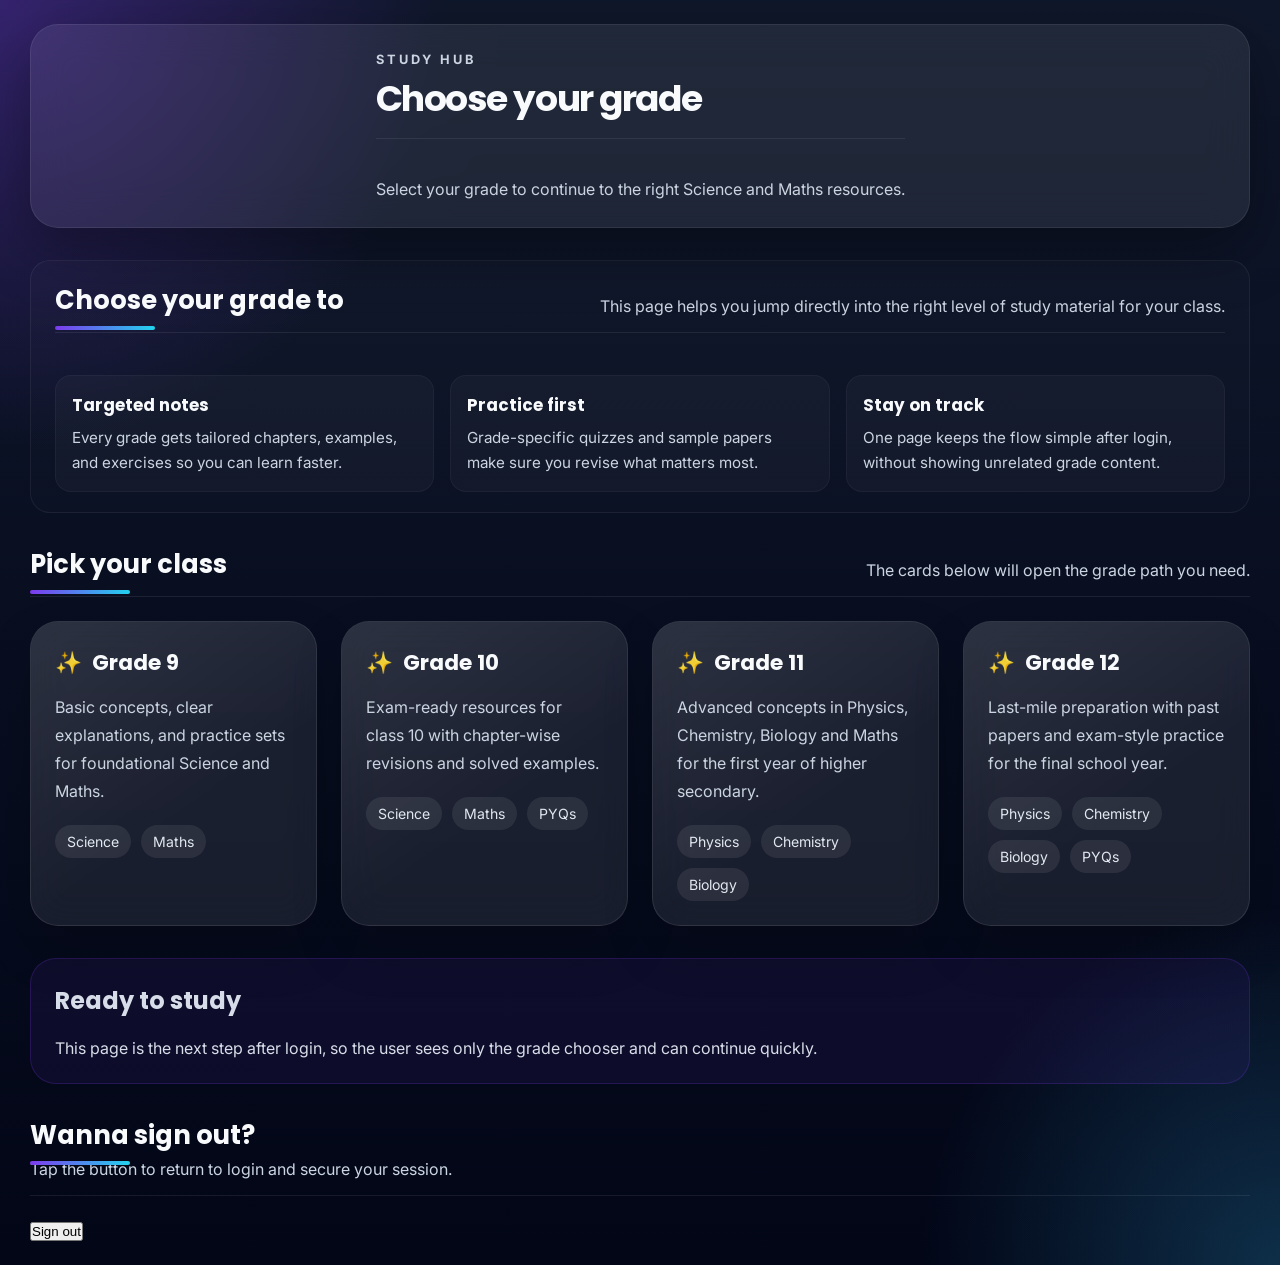
==== choosing.html @ e2ddee06 "Add files via upload" ====
﻿<!DOCTYPE html>
<html lang="en">
<head>
  <meta charset="UTF-8" />
  <meta name="viewport" content="width=device-width, initial-scale=1.0" />
  <title>Choose Grade | Study Hub</title>
  <link href="https://fonts.googleapis.com/css2?family=Inter:wght@300;400;600;700&family=Poppins:wght@400;600;700&display=swap" rel="stylesheet">
  <link rel="stylesheet" href="style.css" />
</head>
<body class="login-page">
  <main class="page">
    <header>
      <div class="brand">
        <div class="section-title">
          <div>
            <p class="brand-badge">Study Hub</p>
            <h1>Choose your grade</h1>
          </div>
        </div>
        <p class="section-description">Select your grade to continue to the right Science and Maths resources.</p>
      </div>
    </header>

    <section class="why-us">
      <div class="section-title">
        <h2>Choose your grade to</h2>
        <p class="section-description">This page helps you jump directly into the right level of study material for your class.</p>
      </div>
      <div class="why-grid">
        <div class="why-card">
          <h3>Targeted notes</h3>
          <p>Every grade gets tailored chapters, examples, and exercises so you can learn faster.</p>
        </div>
        <div class="why-card">
          <h3>Practice first</h3>
          <p>Grade-specific quizzes and sample papers make sure you revise what matters most.</p>
        </div>
        <div class="why-card">
          <h3>Stay on track</h3>
          <p>One page keeps the flow simple after login, without showing unrelated grade content.</p>
        </div>
      </div>
    </section>

    <section>
      <div class="section-title">
        <h2>Pick your class</h2>
        <p class="section-description">The cards below will open the grade path you need.</p>
      </div>
      <div class="grid">
        <article class="card">
          <h3>Grade 9</h3>
          <p>Basic concepts, clear explanations, and practice sets for foundational Science and Maths.</p>
          <div class="tag">
            <span>Science</span>
            <span>Maths</span>
          </div>
        </article>
        <article class="card">
          <h3>Grade 10</h3>
          <p>Exam-ready resources for class 10 with chapter-wise revisions and solved examples.</p>
          <div class="tag">
            <span>Science</span>
            <span>Maths</span>
            <span>PYQs</span>
          </div>
        </article>
        <article class="card">
          <h3>Grade 11</h3>
          <p>Advanced concepts in Physics, Chemistry, Biology and Maths for the first year of higher secondary.</p>
          <div class="tag">
            <span>Physics</span>
            <span>Chemistry</span>
            <span>Biology</span>
          </div>
        </article>
        <article class="card">
          <h3>Grade 12</h3>
          <p>Last-mile preparation with past papers and exam-style practice for the final school year.</p>
          <div class="tag">
            <span>Physics</span>
            <span>Chemistry</span>
            <span>Biology</span>
            <span>PYQs</span>
          </div>
        </article>
      </div>
    </section>

    <section class="info-banner">
      <h2>Ready to study</h2>
      <p>This page is the next step after login, so the user sees only the grade chooser and can continue quickly.</p>
    </section>

    <section class="sign-out-panel">
      <div class="section-title">
        <div>
          <h2>Wanna sign out?</h2>
          <p class="section-description">Tap the button to return to login and secure your session.</p>
        </div>
      </div>
      <button class="sign-out-button">Sign out</button>
    </section>
  </main>
  <script src="script.js"></script>
</body>
</html>
---- style.css ----
﻿:root {
  --bg: #0a1128;
  --surface: rgba(255, 255, 255, 0.08);
  --surface-strong: rgba(255, 255, 255, 0.16);
  --accent: #7c3aed;
  --accent-soft: #9d4edd;
  --text: #f8fafc;
  --muted: #cbd5e1;
  --shadow: 0 20px 60px rgba(0, 0, 0, 0.35);
  --panel: rgba(10, 10, 10, 0.92);
  --neon-blue: #00f6ff;
  --neon-purple: #c026d3;
  --neon-cyan: #0ff6d8;
}

* {
  box-sizing: border-box;
  margin: 0;
  padding: 0;
}

html {
  scroll-behavior: smooth;
}

body {
  font-family: Inter, system-ui, -apple-system, BlinkMacSystemFont, "Segoe UI", sans-serif;
  color: var(--text);
  cursor: default;
}

h1, h2, h3 {
  font-family: Poppins, Inter, system-ui, -apple-system, "Segoe UI", sans-serif;
}

.why-us {
  padding: 20px 24px;
  border-radius: 20px;
  background: linear-gradient(180deg, rgba(255,255,255,0.02), rgba(255,255,255,0.01));
  border: 1px solid rgba(255,255,255,0.06);
  display: grid;
  gap: 18px;
}

.why-grid {
  display: grid;
  grid-template-columns: repeat(auto-fit, minmax(220px, 1fr));
  gap: 16px;
}

.why-card {
  padding: 16px;
  border-radius: 16px;
  background: rgba(255,255,255,0.03);
  border: 1px solid rgba(255,255,255,0.04);
}

.why-card h3 {
  margin-bottom: 8px;
  font-size: 1.05rem;
}

.why-card p {
  color: var(--muted);
  line-height: 1.6;
  font-size: 0.95rem;
}

body.login-page {
  min-height: 100vh;
  background: radial-gradient(circle at top left, rgba(124, 58, 237, 0.35), transparent 25%),
              radial-gradient(circle at bottom right, rgba(56, 189, 248, 0.22), transparent 20%),
              linear-gradient(180deg, #0f172a 0%, #020617 100%);
  padding: 24px;
}

body.register-page {
  min-height: 100vh;
  background: radial-gradient(circle at top left, rgba(0, 246, 255, 0.14), transparent 20%),
              radial-gradient(circle at bottom right, rgba(192, 38, 211, 0.12), transparent 18%),
              linear-gradient(180deg, #000000 0%, #090909 100%);
  display: grid;
  place-items: center;
  padding: 20px;
}

.page {
  max-width: 1220px;
  margin: 0 auto;
  display: grid;
  gap: 32px;
}

header {
  display: flex;
  justify-content: center;
  align-items: center;
  gap: 24px;
  flex-wrap: wrap;
  padding: 24px 32px;
  background: var(--surface);
  border: 1px solid rgba(255, 255, 255, 0.08);
  border-radius: 28px;
  box-shadow: var(--shadow);
  backdrop-filter: blur(20px);
}

.brand {
  display: grid;
  gap: 12px;
}

.brand h1 {
  font-size: clamp(2rem, 2.8vw, 3rem);
  letter-spacing: -0.04em;
}

.brand p,
.brand-bar p,
.section-description {
  color: var(--muted);
  line-height: 1.75;
}

.brand-badge {
  color: #7dd3fc;
  text-transform: uppercase;
  letter-spacing: 0.24em;
  font-weight: 700;
  font-size: 0.8rem;
}

.login-note {
  margin-top: 18px;
  color: var(--muted);
  font-size: 0.95rem;
  text-align: center;
}

.login-note a,
.hint-row a,
.register-link,
a {
  color: #7dd3fc;
  text-decoration: none;
  font-weight: 700;
  cursor: pointer;
}

.login-card,
.register-shell {
  width: min(520px, 100%);
  margin: 0 auto;
  padding: 28px;
  border-radius: 26px;
  background: rgba(255, 255, 255, 0.06);
  border: 1px solid rgba(255, 255, 255, 0.12);
  box-shadow: var(--shadow);
  backdrop-filter: blur(22px);
  position: relative;
  overflow: hidden;
}

.register-shell {
  background: var(--panel);
  border: 1px solid rgba(0, 246, 255, 0.18);
  box-shadow: 0 30px 80px rgba(0, 246, 255, 0.18);
}

.register-shell::before {
  content: '';
  position: absolute;
  inset: -2px;
  background: linear-gradient(120deg, rgba(0, 246, 255, 0.35), rgba(192, 38, 211, 0.25), rgba(0, 246, 255, 0.12));
  filter: blur(24px);
  pointer-events: none;
}

.register-shell::after {
  content: '';
  position: absolute;
  inset: 0;
  border-radius: 28px;
  background: linear-gradient(180deg, rgba(255,255,255,0.05), transparent 65%);
  pointer-events: none;
}

.login-card h2,
.brand-bar h1 {
  margin-bottom: 16px;
}

.login-card h2 {
  font-size: 1.35rem;
}

.brand-bar h1 {
  font-size: clamp(2rem, 2.7vw, 2.6rem);
  letter-spacing: -0.04em;
  line-height: 1.05;
}

.brand-bar span {
  color: var(--neon-cyan);
  font-weight: 700;
  letter-spacing: 0.25em;
  text-transform: uppercase;
  font-size: 0.8rem;
}

.brand-bar p {
  line-height: 1.7;
}

.login-card label,
.input-group label {
  display: block;
  margin: 16px 0 8px;
  font-size: 0.95rem;
  color: var(--muted);
}

.login-card input,
.input-group input {
  width: 100%;
  padding: 14px 16px;
  border-radius: 16px;
  border: 1px solid rgba(255, 255, 255, 0.12);
  background: rgba(255, 255, 255, 0.05);
  color: var(--text);
  font-size: 1rem;
}

.input-group input {
  padding: 16px 18px;
  border-radius: 18px;
  background: rgba(255, 255, 255, 0.04);
  transition: border-color 0.2s ease, box-shadow 0.2s ease;
}

.input-group input:focus {
  border-color: var(--neon-blue);
  box-shadow: 0 0 0 4px rgba(0, 246, 255, 0.1);
}

.login-card input::placeholder,
.input-group input::placeholder {
  color: rgba(203, 213, 225, 0.55);
}

.login-card button,
.register-button {
  margin-top: 24px;
  width: 100%;
  padding: 16px 18px;
  border: none;
  border-radius: 18px;
  background: linear-gradient(135deg, var(--accent), #22d3ee);
  color: white;
  font-size: 1rem;
  font-weight: 700;
  cursor: pointer;
  transition: transform 0.2s ease, box-shadow 0.2s ease;
}

.register-button {
  margin-top: 0;
  padding: 18px 22px;
  background: linear-gradient(135deg, var(--neon-blue), var(--neon-purple));
  box-shadow: 0 20px 40px rgba(0, 246, 255, 0.18);
}

.login-card button:hover,
.register-button:hover {
  transform: translateY(-2px);
  box-shadow: 0 16px 32px rgba(124, 58, 237, 0.28);
}

.section-title {
  display: flex;
  align-items: flex-end;
  justify-content: space-between;
  gap: 16px;
  margin-bottom: 24px;
  padding-bottom: 12px;
  border-bottom: 1px solid rgba(255, 255, 255, 0.08);
}

.section-title h2 {
  font-size: clamp(1.5rem, 2vw, 2rem);
  position: relative;
}

.section-title h2::after {
  content: "";
  position: absolute;
  left: 0;
  bottom: -10px;
  width: 100px;
  height: 4px;
  border-radius: 999px;
  background: linear-gradient(90deg, var(--accent), #22d3ee);
}

.grid {
  display: grid;
  gap: 24px;
  grid-template-columns: repeat(auto-fit, minmax(260px, 1fr));
}

.card {
  padding: 24px;
  border-radius: 28px;
  background: var(--surface);
  border: 1px solid rgba(255, 255, 255, 0.10);
  box-shadow: 0 24px 50px rgba(0, 0, 0, 0.20);
  backdrop-filter: blur(18px);
  position: relative;
  overflow: hidden;
}

.card::before {
  content: "";
  position: absolute;
  inset: 0;
  background: linear-gradient(145deg, rgba(255,255,255,0.08), transparent 60%);
  pointer-events: none;
  transition: opacity 0.25s ease;
}

.card:hover::before {
  opacity: 1;
}

.card {
  transition: transform 0.3s ease, box-shadow 0.3s ease, border-color 0.3s ease;
}

.card:hover {
  transform: translateY(-10px);
  box-shadow: 0 35px 80px rgba(124, 58, 237, 0.22);
  border-color: rgba(124, 58, 237, 0.45);
}

.card h3::before {
  content: "✨";
  margin-right: 10px;
  opacity: 0.95;
}

.card h3,
.card p,
.tag {
  position: relative;
  z-index: 1;
}

.card h3 {
  margin-bottom: 14px;
  font-size: 1.35rem;
}

.card p {
  color: var(--muted);
  line-height: 1.75;
  margin-bottom: 20px;
}

.tag {
  display: inline-flex;
  gap: 10px;
  flex-wrap: wrap;
}

.tag span {
  padding: 8px 12px;
  border-radius: 999px;
  background: rgba(255, 255, 255, 0.08);
  color: #e2e8f0;
  font-size: 0.88rem;
}

.featured {
  border-color: rgba(124, 58, 237, 0.65);
}

.featured h3 {
  color: #f8fafc;
}

.info-banner {
  padding: 20px 24px;
  border-radius: 26px;
  border: 1px solid rgba(124, 58, 237, 0.22);
  background: rgba(124, 58, 237, 0.08);
  color: #d8dee9;
  line-height: 1.8;
}

.info-banner h2 {
  margin-bottom: 12px;
}

.math-visual {
  padding: 28px;
  border-radius: 28px;
  background: linear-gradient(135deg, rgba(124, 58, 237, 0.16), rgba(56, 189, 248, 0.10));
  border: 1px solid rgba(124, 58, 237, 0.20);
  position: relative;
  overflow: hidden;
}

.math-visual::before {
  content: "";
  position: absolute;
  inset: 0;
  background: radial-gradient(circle at top left, rgba(255, 255, 255, 0.08), transparent 24%),
              radial-gradient(circle at bottom right, rgba(255, 255, 255, 0.04), transparent 24%);
  pointer-events: none;
}

.math-visual-card {
  position: relative;
  z-index: 1;
  display: grid;
  gap: 24px;
  grid-template-columns: minmax(180px, 1fr) minmax(220px, 1.1fr);
  align-items: center;
}

.formula {
  display: grid;
  gap: 14px;
}

.formula-title {
  font-size: 1rem;
  font-weight: 700;
  color: #fff;
  letter-spacing: 0.03em;
}

.formula span {
  display: inline-flex;
  align-items: center;
  gap: 0.55rem;
  padding: 14px 18px;
  border-radius: 18px;
  border: 1px solid rgba(255, 255, 255, 0.12);
  background: rgba(255, 255, 255, 0.05);
  color: #f8fafc;
  font-family: "Fira Code", ui-monospace, SFMono-Regular, Menlo, Monaco, Consolas, "Liberation Mono", "Courier New", monospace;
  font-size: 0.97rem;
}

.graph-plot {
  position: relative;
  min-height: 210px;
  padding: 18px;
  border-radius: 24px;
  background: rgba(255, 255, 255, 0.05);
  border: 1px solid rgba(255, 255, 255, 0.10);
  background-image: linear-gradient(transparent 95%, rgba(255,255,255,0.08) 95%), linear-gradient(90deg, transparent 95%, rgba(255,255,255,0.08) 95%);
  background-size: 100% 40px, 40px 100%;
  overflow: hidden;
}

.sine-curve {
  width: 100%;
  height: 180px;
  display: block;
}

.sine-curve path {
  fill: none;
  stroke-linecap: round;
}

.sine-curve .axis {
  stroke: rgba(255,255,255,0.35);
  stroke-width: 1.5;
}

.sine-curve .grid-line {
  stroke: rgba(255,255,255,0.10);
  stroke-width: 1;
  stroke-dasharray: 4 6;
}

.sine-curve .graph {
  stroke-width: 4;
  filter: drop-shadow(0 0 18px rgba(124, 58, 237, 0.32));
}

.sine-curve .sine {
  stroke: #7dd3fc;
}

.sine-curve .cos {
  stroke: #f472b6;
}

.graph-labels {
  margin-top: 16px;
  display: flex;
  flex-wrap: wrap;
  gap: 12px;
}

.graph-labels span {
  display: inline-flex;
  align-items: center;
  gap: 8px;
  padding: 10px 14px;
  border-radius: 16px;
  border: 1px solid rgba(255,255,255,0.12);
  background: rgba(255,255,255,0.06);
  color: #e2e8f0;
  font-size: 0.95rem;
}

.graph-labels span:first-child::before {
  content: "●";
  color: #7dd3fc;
}

.graph-labels span:last-child::before {
  content: "●";
  color: #f472b6;
}

@media (max-width: 820px) {
  .math-visual-card {
    grid-template-columns: 1fr;
  }
}

footer {
  padding: 20px 24px;
  border-radius: 24px;
  background: rgba(255, 255, 255, 0.05);
  border: 1px solid rgba(255, 255, 255, 0.08);
  color: var(--muted);
  display: flex;
  justify-content: space-between;
  flex-wrap: wrap;
  gap: 12px;
}

.register-content {
  position: relative;
  z-index: 1;
  display: grid;
  gap: 24px;
}

.input-group {
  display: grid;
  gap: 14px;
}

form {
  display: grid;
  gap: 18px;
}

.hint-row {
  display: flex;
  justify-content: space-between;
  align-items: center;
  gap: 10px;
  font-size: 0.95rem;
  color: var(--muted);
}

.note-box {
  padding: 18px 20px;
  border-radius: 20px;
  border: 1px solid rgba(255,255,255,0.1);
  background: rgba(255,255,255,0.02);
  color: #cbd5e1;
  line-height: 1.7;
  font-size: 0.95rem;
}

@media (max-width: 780px) {
  header {
    padding: 20px;
  }

  .page {
    padding-bottom: 16px;
  }
}

@media (max-width: 560px) {
  body.register-page {
    padding: 14px;
  }

  .register-shell {
    padding: 28px 22px;
  }
}
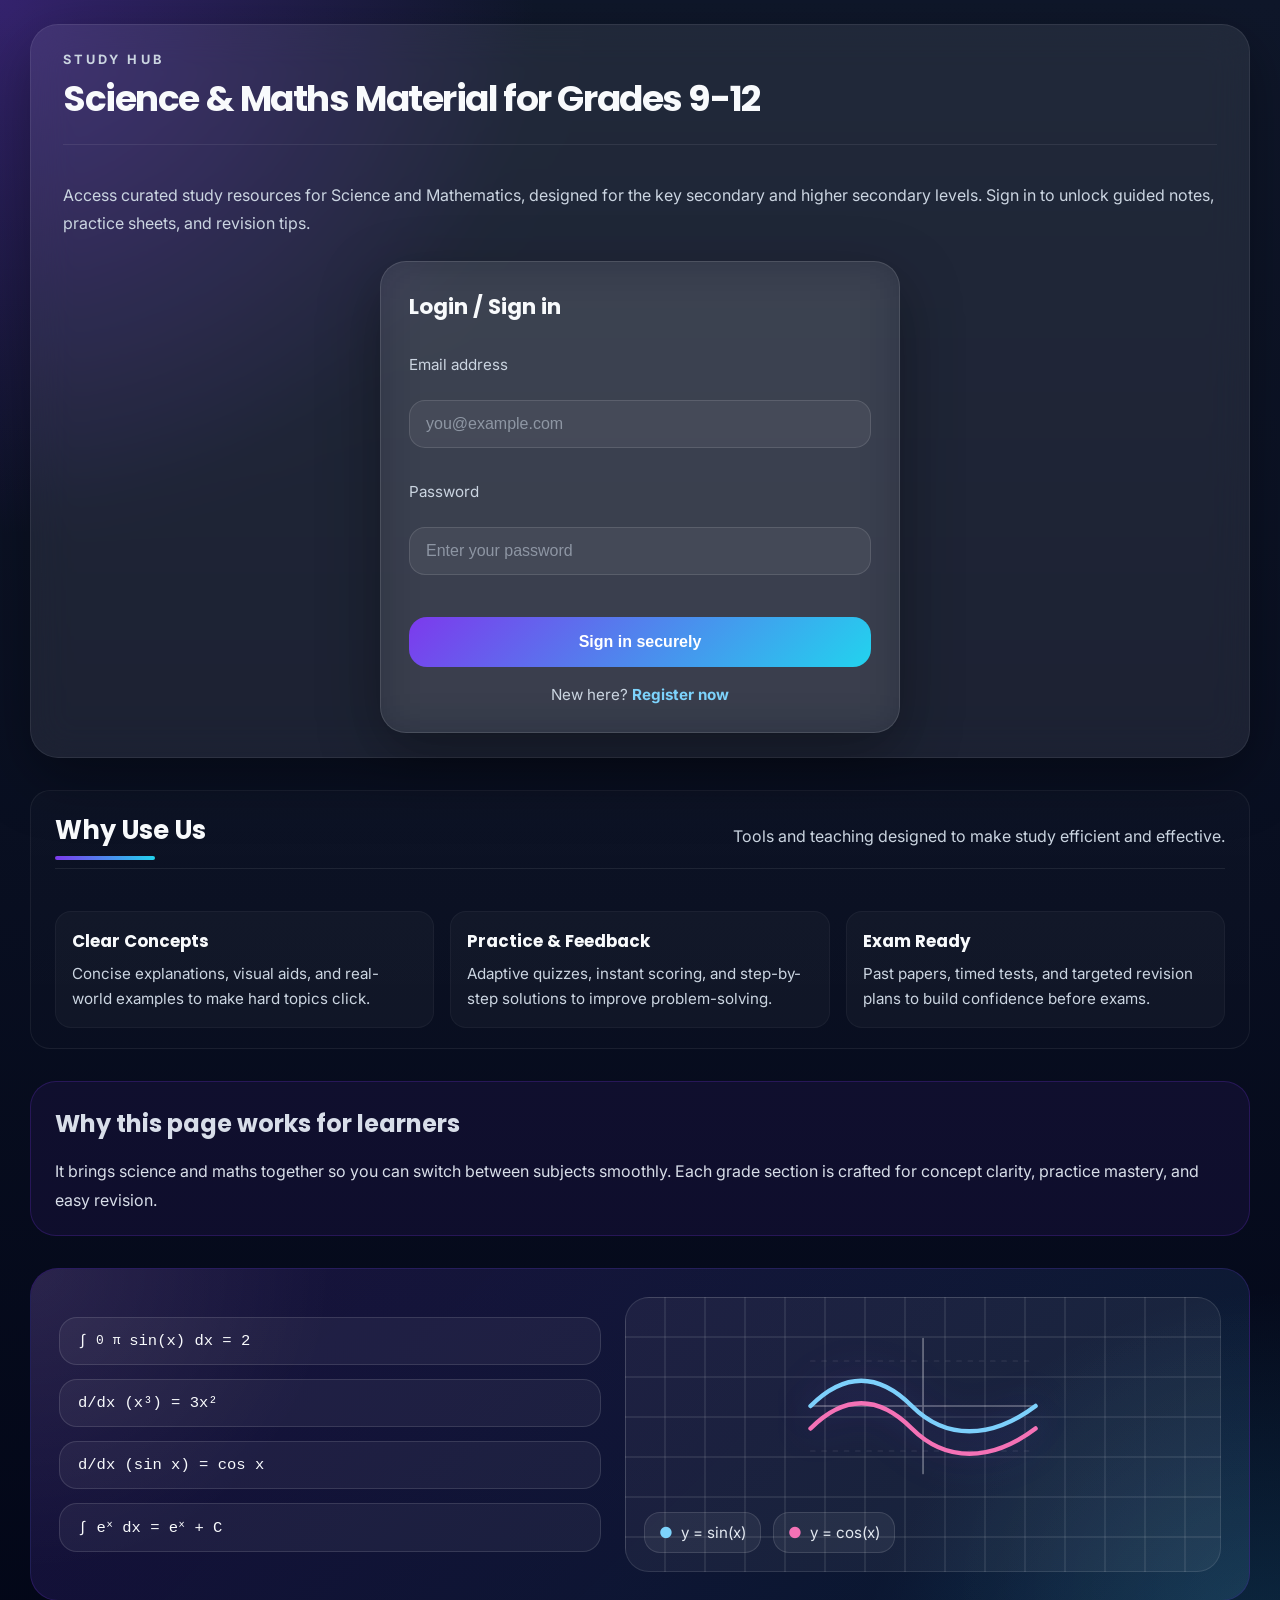
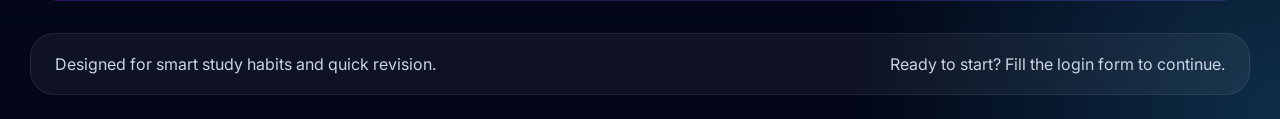
==== commit 4b8963e7: "Update choosing.html" ====
--- a/choosing.html
+++ b/choosing.html
@@ -3,6 +3,7 @@
 <head>
   <meta charset="UTF-8" />
   <meta name="viewport" content="width=device-width, initial-scale=1.0" />
+  <meta author="Parth Sarthi">
   <title>Choose Grade | Study Hub</title>
   <link href="https://fonts.googleapis.com/css2?family=Inter:wght@300;400;600;700&family=Poppins:wght@400;600;700&display=swap" rel="stylesheet">
   <link rel="stylesheet" href="style.css" />
--- a/style.css
+++ b/style.css
@@ -239,8 +239,16 @@
 }
 
 .input-group input:focus {
+  outline: none;
   border-color: var(--neon-blue);
   box-shadow: 0 0 0 4px rgba(0, 246, 255, 0.1);
+}
+
+/* Disable the special focus glow only for the grade field */
+#grade:focus {
+  outline: none !important;
+  border-color: rgba(255, 255, 255, 0.2) !important;
+  box-shadow: none !important;
 }
 
 .login-card input::placeholder,
@@ -276,13 +284,46 @@
   box-shadow: 0 16px 32px rgba(124, 58, 237, 0.28);
 }
 
+.sign-out-panel {
+  margin-top: 24px;
+  margin-bottom: 18px;
+  padding: 24px 26px;
+  border-radius: 26px;
+  background: rgba(255, 255, 255, 0.05);
+  border: 1px solid rgba(255, 255, 255, 0.08);
+}
+
+.sign-out-button {
+  display: inline-flex;
+  align-items: center;
+  justify-content: center;
+  padding: 14px 28px;
+  border-radius: 999px;
+  border: 1px solid rgba(0, 246, 255, 0.28);
+  background: linear-gradient(135deg, rgba(0, 246, 255, 0.16), rgba(124, 58, 237, 0.18));
+  color: white;
+  font-weight: 700;
+  text-decoration: none;
+  transition: transform 0.2s ease, box-shadow 0.2s ease, background 0.2s ease;
+}
+
+.sign-out-button:hover {
+  transform: translateY(-2px);
+  background: linear-gradient(135deg, rgba(0, 246, 255, 0.24), rgba(124, 58, 237, 0.28));
+  box-shadow: 0 16px 30px rgba(0, 246, 255, 0.18);
+}
+
+.sign-out-panel .section-title h2::after {
+  display: none;
+}
+
 .section-title {
   display: flex;
   align-items: flex-end;
   justify-content: space-between;
   gap: 16px;
   margin-bottom: 24px;
-  padding-bottom: 12px;
+  padding-bottom: 18px;
   border-bottom: 1px solid rgba(255, 255, 255, 0.08);
 }
 
@@ -583,6 +624,8 @@
   font-size: 0.95rem;
 }
 
+
+
 @media (max-width: 780px) {
   header {
     padding: 20px;
@@ -602,3 +645,347 @@
     padding: 28px 22px;
   }
 }
+
+/* Admin Panel Styles */
+body.admin-page {
+  min-height: 100vh;
+  background: radial-gradient(circle at 20% 50%, rgba(0, 246, 255, 0.1) 0%, transparent 50%),
+              radial-gradient(circle at 80% 80%, rgba(192, 38, 211, 0.08) 0%, transparent 50%),
+              linear-gradient(180deg, #020817 0%, #0a0e27 50%, #000000 100%);
+  padding: 24px;
+}
+
+.admin-login-container {
+  display: grid;
+  place-items: center;
+  min-height: 100vh;
+}
+
+.admin-login-box {
+  width: 100%;
+  max-width: 420px;
+  text-align: center;
+}
+
+.login-icon {
+  font-size: 4rem;
+  margin-bottom: 24px;
+  animation: bounce 2s infinite;
+}
+
+@keyframes bounce {
+  0%, 100% { transform: translateY(0); }
+  50% { transform: translateY(-10px); }
+}
+
+.admin-login-btn {
+  margin-top: 24px;
+  width: 100%;
+  padding: 16px 18px;
+  border: none;
+  border-radius: 18px;
+  background: linear-gradient(135deg, #00f6ff, #7dd3fc);
+  color: #000;
+  font-size: 1rem;
+  font-weight: 700;
+  cursor: pointer;
+  transition: transform 0.2s ease, box-shadow 0.2s ease;
+}
+
+.admin-login-btn:hover {
+  transform: translateY(-2px);
+  box-shadow: 0 20px 40px rgba(0, 246, 255, 0.3);
+}
+
+.admin-subtitle {
+  color: var(--muted);
+  font-size: 0.95rem;
+  margin-top: 8px;
+}
+
+.admin-hint {
+  margin-top: 20px;
+  color: rgba(203, 213, 225, 0.6);
+  font-size: 0.85rem;
+  padding: 12px;
+  background: rgba(0, 246, 255, 0.05);
+  border-radius: 10px;
+  border: 1px solid rgba(0, 246, 255, 0.1);
+}
+
+.admin-panel {
+  width: 100%;
+}
+
+.admin-header-section {
+  background: linear-gradient(135deg, rgba(0, 246, 255, 0.1), rgba(192, 38, 211, 0.08));
+  border: 1px solid rgba(0, 246, 255, 0.2);
+  border-radius: 28px;
+  padding: 32px;
+  margin-bottom: 32px;
+  backdrop-filter: blur(20px);
+  box-shadow: 0 20px 60px rgba(0, 0, 0, 0.3);
+}
+
+.header-content {
+  display: flex;
+  justify-content: space-between;
+  align-items: center;
+  gap: 20px;
+  flex-wrap: wrap;
+}
+
+.header-title {
+  display: flex;
+  align-items: center;
+  gap: 16px;
+  text-align: left;
+}
+
+.header-icon {
+  font-size: 3rem;
+  background: rgba(0, 246, 255, 0.2);
+  padding: 16px;
+  border-radius: 16px;
+}
+
+.header-title h1 {
+  font-size: 2rem;
+  margin-bottom: 4px;
+}
+
+.header-subtitle {
+  color: var(--muted);
+  font-size: 0.95rem;
+}
+
+.admin-logout-btn {
+  padding: 12px 28px;
+  border-radius: 999px;
+  border: 1px solid rgba(0, 246, 255, 0.3);
+  background: linear-gradient(135deg, rgba(0, 246, 255, 0.2), rgba(192, 38, 211, 0.15));
+  color: #7dd3fc;
+  font-weight: 600;
+  cursor: pointer;
+  transition: all 0.2s ease;
+}
+
+.admin-logout-btn:hover {
+  background: linear-gradient(135deg, rgba(0, 246, 255, 0.3), rgba(192, 38, 211, 0.25));
+  box-shadow: 0 10px 25px rgba(0, 246, 255, 0.2);
+  transform: translateY(-2px);
+}
+
+.stats-section {
+  display: grid;
+  grid-template-columns: repeat(auto-fit, minmax(240px, 1fr));
+  gap: 20px;
+  margin-bottom: 32px;
+}
+
+.stat-card {
+  display: flex;
+  align-items: center;
+  gap: 16px;
+  padding: 24px;
+  border-radius: 20px;
+  background: linear-gradient(135deg, rgba(0, 246, 255, 0.1), rgba(124, 58, 237, 0.1));
+  border: 1px solid rgba(0, 246, 255, 0.2);
+  backdrop-filter: blur(10px);
+  transition: transform 0.3s ease, box-shadow 0.3s ease;
+}
+
+.stat-card:hover {
+  transform: translateY(-5px);
+  box-shadow: 0 15px 40px rgba(0, 246, 255, 0.15);
+}
+
+.stat-icon {
+  font-size: 2.5rem;
+  background: rgba(0, 246, 255, 0.2);
+  padding: 12px;
+  border-radius: 12px;
+}
+
+.stat-content h3 {
+  color: var(--muted);
+  font-size: 0.9rem;
+  margin-bottom: 8px;
+}
+
+.stat-number {
+  font-size: 2rem;
+  font-weight: 700;
+  color: #7dd3fc;
+}
+
+.users-section {
+  margin-top: 32px;
+}
+
+.section-header {
+  display: flex;
+  justify-content: space-between;
+  align-items: center;
+  margin-bottom: 24px;
+  padding-bottom: 16px;
+  border-bottom: 2px solid rgba(0, 246, 255, 0.2);
+}
+
+.section-header h2 {
+  font-size: 1.5rem;
+  color: #fff;
+}
+
+.section-badge {
+  background: linear-gradient(135deg, rgba(0, 246, 255, 0.3), rgba(124, 58, 237, 0.3));
+  padding: 8px 16px;
+  border-radius: 999px;
+  border: 1px solid rgba(0, 246, 255, 0.4);
+  color: #7dd3fc;
+  font-weight: 600;
+  font-size: 0.9rem;
+}
+
+.users-table-container {
+  overflow-x: auto;
+  border-radius: 20px;
+  background: linear-gradient(135deg, rgba(0, 246, 255, 0.05), rgba(192, 38, 211, 0.03));
+  border: 1px solid rgba(0, 246, 255, 0.15);
+  padding: 20px;
+  backdrop-filter: blur(10px);
+  box-shadow: 0 10px 40px rgba(0, 0, 0, 0.2);
+}
+
+.users-table {
+  width: 100%;
+  border-collapse: collapse;
+  font-size: 0.95rem;
+}
+
+.users-table thead {
+  border-bottom: 2px solid rgba(0, 246, 255, 0.3);
+}
+
+.users-table th {
+  text-align: left;
+  padding: 16px;
+  color: #00f6ff;
+  font-weight: 700;
+  background: rgba(0, 246, 255, 0.08);
+  letter-spacing: 0.5px;
+}
+
+.users-table td {
+  padding: 18px 16px;
+  border-bottom: 1px solid rgba(255, 255, 255, 0.05);
+  color: #cbd5e1;
+}
+
+.users-table tbody tr {
+  transition: background 0.2s ease;
+}
+
+.users-table tbody tr:hover {
+  background: rgba(0, 246, 255, 0.08);
+}
+
+.view-user-btn {
+  padding: 8px 16px;
+  border-radius: 12px;
+  background: linear-gradient(135deg, var(--neon-blue), var(--neon-purple));
+  border: none;
+  color: white;
+  cursor: pointer;
+  font-weight: 600;
+  font-size: 0.85rem;
+  transition: all 0.2s ease;
+}
+
+.view-user-btn:hover {
+  transform: translateY(-2px) scale(1.05);
+  box-shadow: 0 8px 20px rgba(0, 246, 255, 0.3);
+}
+
+@media (max-width: 768px) {
+  .admin-header-section {
+    padding: 24px;
+  }
+
+  .header-content {
+    flex-direction: column;
+    gap: 16px;
+  }
+
+  .header-title {
+    width: 100%;
+  }
+
+  .admin-logout-btn {
+    width: 100%;
+  }
+
+  .header-title h1 {
+    font-size: 1.5rem;
+  }
+
+  .section-header {
+    flex-direction: column;
+    align-items: flex-start;
+    gap: 12px;
+  }
+
+  .users-table th,
+  .users-table td {
+    padding: 12px 8px;
+    font-size: 0.85rem;
+  }
+}
+
+@media (max-width: 560px) {
+  body.admin-page {
+    padding: 12px;
+  }
+
+  .admin-login-box {
+    max-width: 100%;
+  }
+
+  .login-icon {
+    font-size: 3rem;
+  }
+
+  .admin-header-section {
+    padding: 16px;
+    margin-bottom: 20px;
+  }
+
+  .header-icon {
+    font-size: 2rem;
+    padding: 12px;
+  }
+
+  .header-title h1 {
+    font-size: 1.3rem;
+  }
+
+  .stats-section {
+    grid-template-columns: 1fr;
+  }
+
+  .users-table-container {
+    overflow-x: auto;
+    -webkit-overflow-scrolling: touch;
+  }
+
+  .users-table th,
+  .users-table td {
+    padding: 10px 6px;
+    font-size: 0.8rem;
+  }
+
+  .view-user-btn {
+    padding: 6px 12px;
+    font-size: 0.75rem;
+  }
+}
